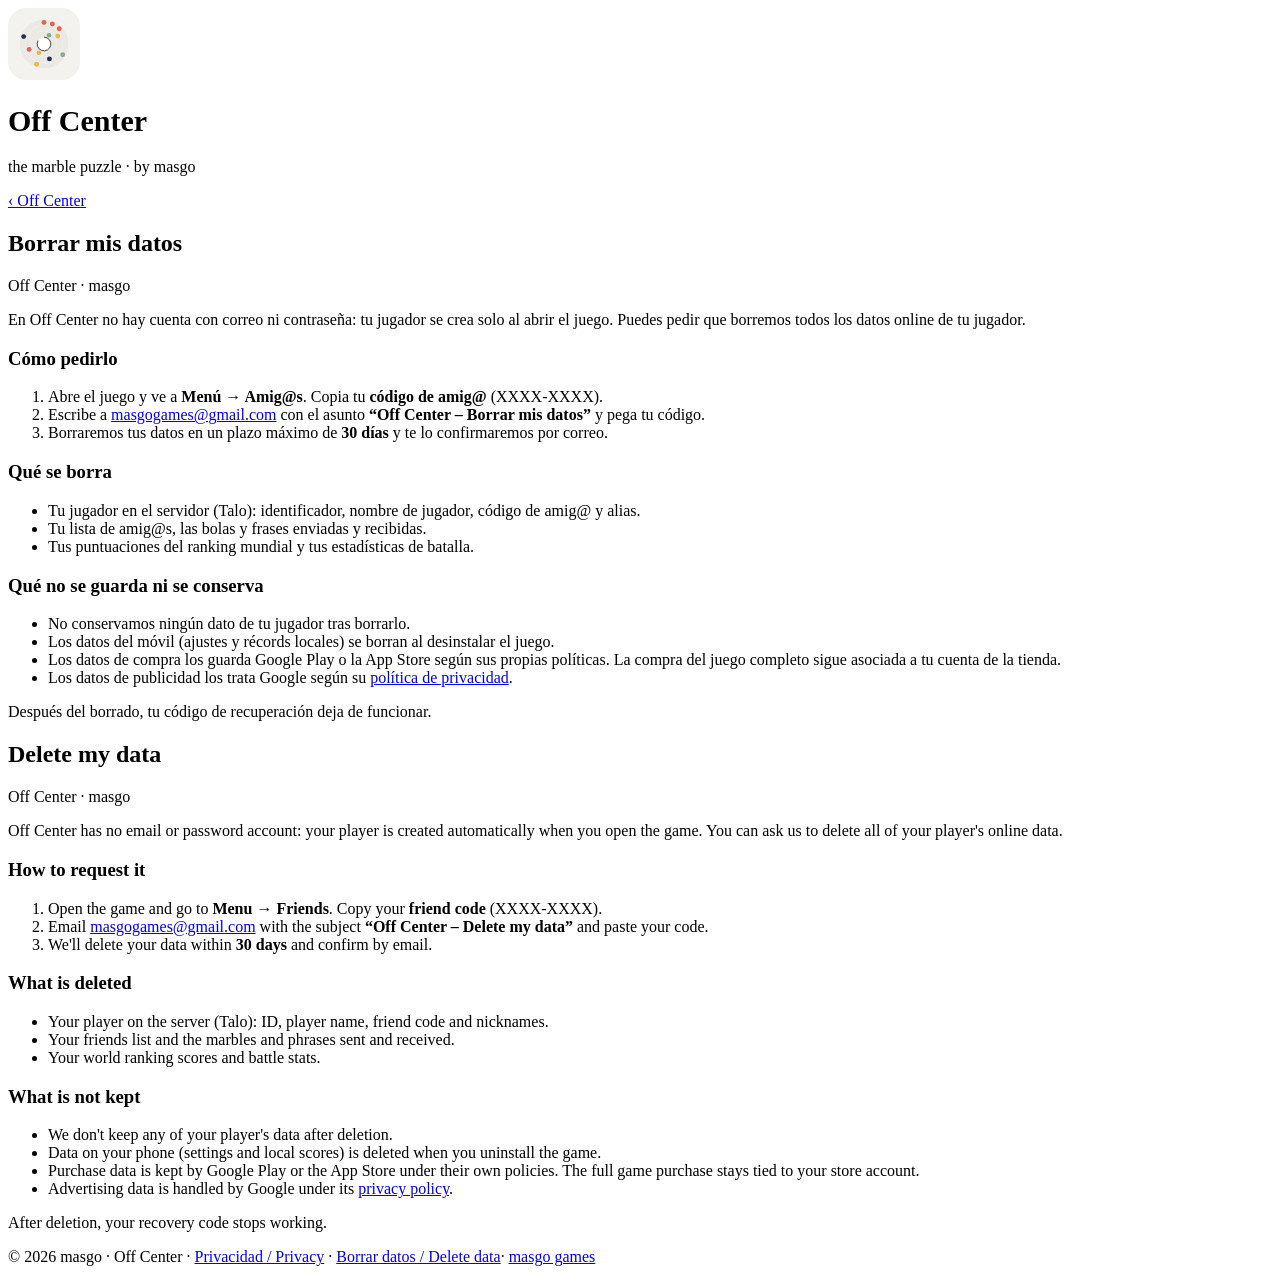
==== borrar-datos.html @ 555f680c "Add files via upload" ====
<!doctype html>
<html lang="es">
<head>
<meta charset="utf-8">
<meta name="viewport" content="width=device-width, initial-scale=1">
<title>Off Center · Borrar mis datos</title>
<meta name="description" content="Off Center · the marble puzzle · by masgo">
<link rel="icon" href="icon.svg" type="image/svg+xml">
<link rel="preconnect" href="https://fonts.googleapis.com">
<link href="https://fonts.googleapis.com/css2?family=Inter:wght@200;300;400;500;600&display=swap" rel="stylesheet">
<link rel="stylesheet" href="../style.css">
</head>
<body>
<div class="wrap">
<header>
  <svg style="width:72px;height:72px;border-radius:18px" viewBox="0 0 100 100" role="img" aria-label="Icono de Off Center">
    <rect width="100" height="100" fill="#f3f2ef"/>
    <circle cx="50" cy="50" r="30" fill="none" stroke="#ebe9e4" stroke-width="7.5"/>
    <circle cx="50" cy="50" r="22" fill="none" stroke="#ebe9e4" stroke-width="7.5"/>
    <circle cx="50" cy="50" r="14" fill="none" stroke="#ebe9e4" stroke-width="7.5"/>
    <circle cx="50" cy="50" r="8" fill="#ffffff"/>
    <path d="M50 40.5 A9.5 9.5 0 1 1 41.8 45.25" fill="none" stroke="#1a1a1a" stroke-width="1.1"/>
    <circle cx="50" cy="20" r="3.4" fill="#e2634e"/><circle cx="61.5" cy="22.3" r="3.4" fill="#e2634e"/>
    <circle cx="71.2" cy="28.8" r="3.4" fill="#e2634e"/><circle cx="76" cy="65" r="3.4" fill="#86ad93"/>
    <circle cx="39.7" cy="78.2" r="3.4" fill="#e8b84a"/><circle cx="21.8" cy="39.7" r="3.4" fill="#22304f"/>
    <circle cx="69.1" cy="39" r="3.4" fill="#e8b84a"/><circle cx="57.5" cy="70.7" r="3.4" fill="#22304f"/>
    <circle cx="29.3" cy="57.5" r="3.4" fill="#e2634e"/><circle cx="57" cy="37.9" r="3.2" fill="#86ad93"/>
    <circle cx="43" cy="62.1" r="3.2" fill="#e8b84a"/>
  </svg>
  <h1 style="font-size:30px">Off Center</h1>
  <p class="by">the marble puzzle · by masgo</p>
</header>
<a class="back" href="./">‹ Off Center</a>
<section class="card" id="es">
  <h2>Borrar mis datos</h2>
  <p class="date">Off Center · masgo</p>
  <p>En Off Center no hay cuenta con correo ni contraseña: tu jugador se crea solo al abrir el juego. Puedes pedir que borremos todos los datos online de tu jugador.</p>
  <h3 style="--c:var(--navy)">Cómo pedirlo</h3>
  <ol>
    <li>Abre el juego y ve a <strong>Menú → Amig@s</strong>. Copia tu <strong>código de amig@</strong> (XXXX-XXXX).</li>
    <li>Escribe a <a href="mailto:masgogames@gmail.com?subject=Off%20Center%20-%20Borrar%20mis%20datos">masgogames@gmail.com</a> con el asunto <strong>“Off Center – Borrar mis datos”</strong> y pega tu código.</li>
    <li>Borraremos tus datos en un plazo máximo de <strong>30 días</strong> y te lo confirmaremos por correo.</li>
  </ol>
  <h3 style="--c:var(--coral)">Qué se borra</h3>
  <ul>
    <li>Tu jugador en el servidor (Talo): identificador, nombre de jugador, código de amig@ y alias.</li>
    <li>Tu lista de amig@s, las bolas y frases enviadas y recibidas.</li>
    <li>Tus puntuaciones del ranking mundial y tus estadísticas de batalla.</li>
  </ul>
  <h3 style="--c:var(--sage)">Qué no se guarda ni se conserva</h3>
  <ul>
    <li>No conservamos ningún dato de tu jugador tras borrarlo.</li>
    <li>Los datos del móvil (ajustes y récords locales) se borran al desinstalar el juego.</li>
    <li>Los datos de compra los guarda Google Play o la App Store según sus propias políticas. La compra del juego completo sigue asociada a tu cuenta de la tienda.</li>
    <li>Los datos de publicidad los trata Google según su <a href="https://policies.google.com/privacy" target="_blank" rel="noopener">política de privacidad</a>.</li>
  </ul>
  <p class="pill">Después del borrado, tu código de recuperación deja de funcionar.</p>
</section>

<section class="card" id="en" lang="en">
  <h2>Delete my data</h2>
  <p class="date">Off Center · masgo</p>
  <p>Off Center has no email or password account: your player is created automatically when you open the game. You can ask us to delete all of your player's online data.</p>
  <h3 style="--c:var(--navy)">How to request it</h3>
  <ol>
    <li>Open the game and go to <strong>Menu → Friends</strong>. Copy your <strong>friend code</strong> (XXXX-XXXX).</li>
    <li>Email <a href="mailto:masgogames@gmail.com?subject=Off%20Center%20-%20Delete%20my%20data">masgogames@gmail.com</a> with the subject <strong>“Off Center – Delete my data”</strong> and paste your code.</li>
    <li>We'll delete your data within <strong>30 days</strong> and confirm by email.</li>
  </ol>
  <h3 style="--c:var(--coral)">What is deleted</h3>
  <ul>
    <li>Your player on the server (Talo): ID, player name, friend code and nicknames.</li>
    <li>Your friends list and the marbles and phrases sent and received.</li>
    <li>Your world ranking scores and battle stats.</li>
  </ul>
  <h3 style="--c:var(--sage)">What is not kept</h3>
  <ul>
    <li>We don't keep any of your player's data after deletion.</li>
    <li>Data on your phone (settings and local scores) is deleted when you uninstall the game.</li>
    <li>Purchase data is kept by Google Play or the App Store under their own policies. The full game purchase stays tied to your store account.</li>
    <li>Advertising data is handled by Google under its <a href="https://policies.google.com/privacy" target="_blank" rel="noopener">privacy policy</a>.</li>
  </ul>
  <p class="pill">After deletion, your recovery code stops working.</p>
</section>
<footer>© 2026 masgo · Off Center · <a href="privacidad.html">Privacidad / Privacy</a> · <a href="borrar-datos.html">Borrar datos / Delete data</a>· <a href="../">masgo games</a></footer>
</div>
</body>
</html>
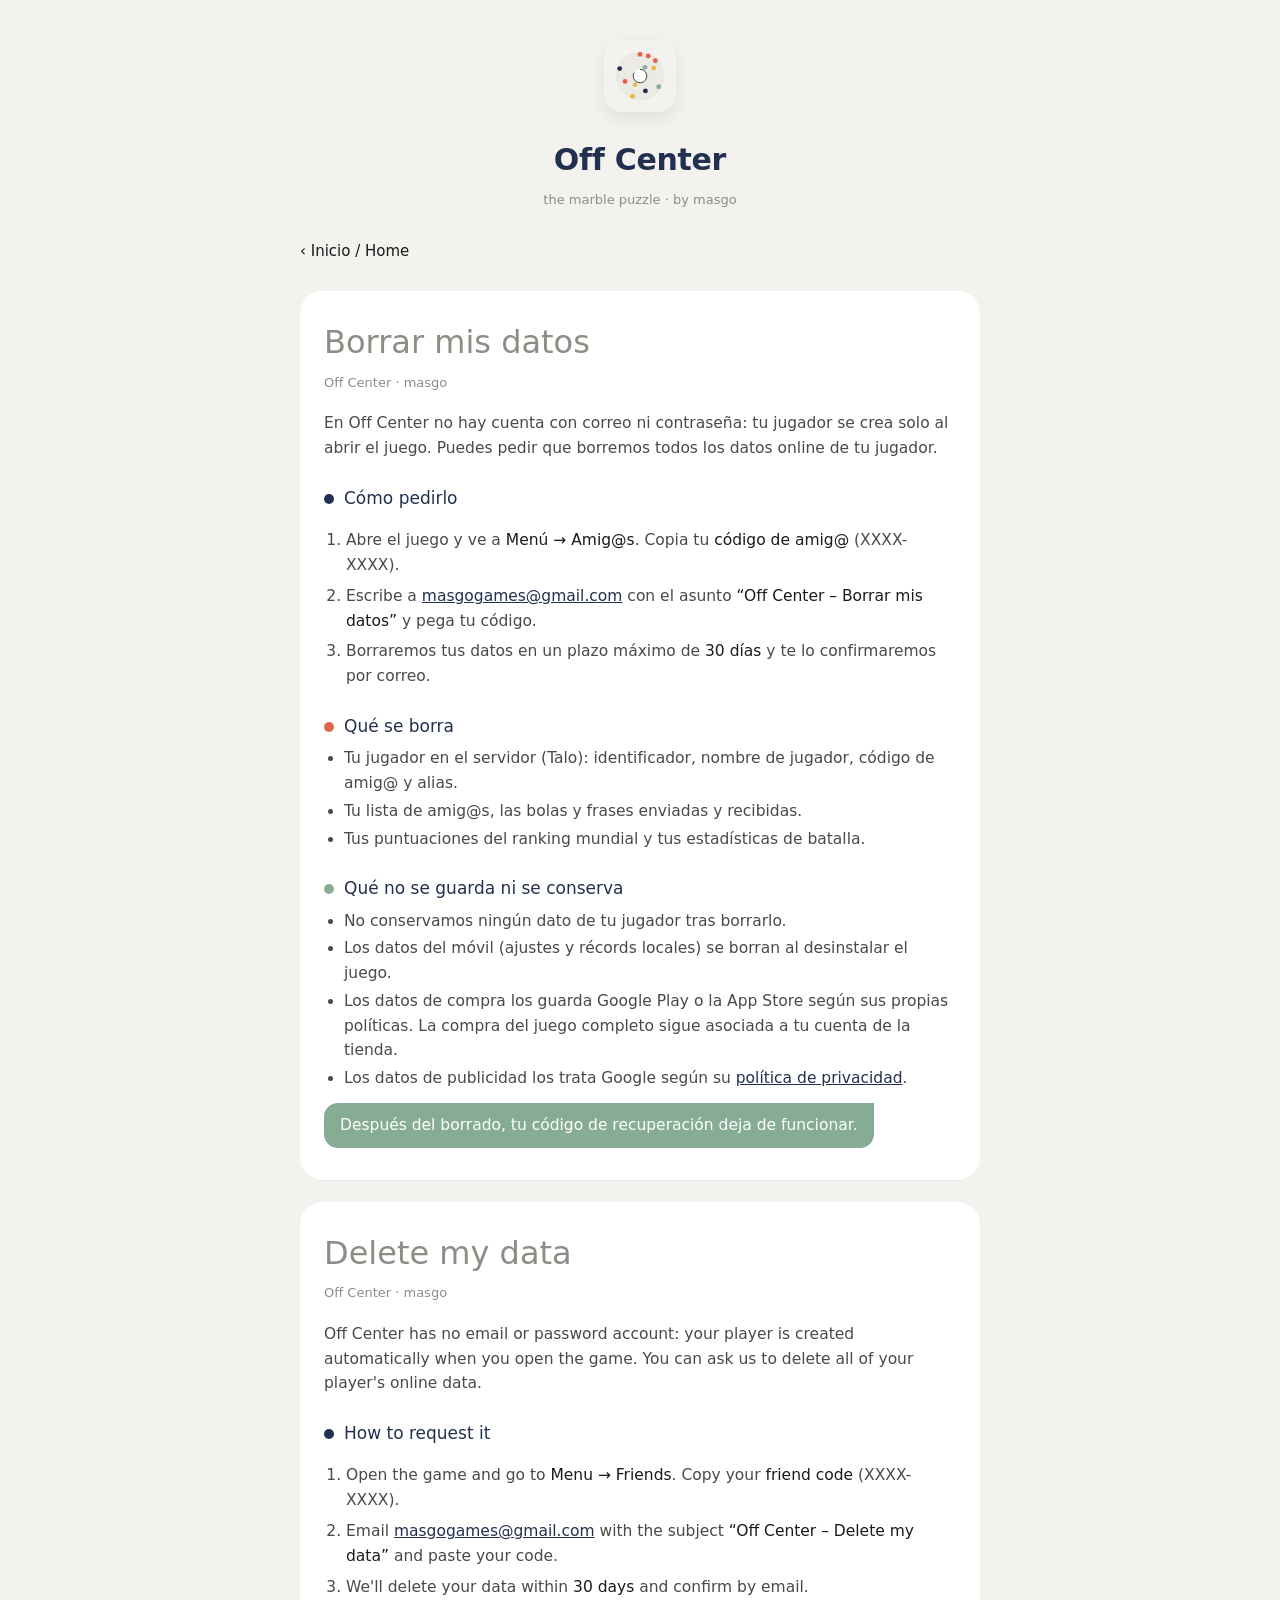
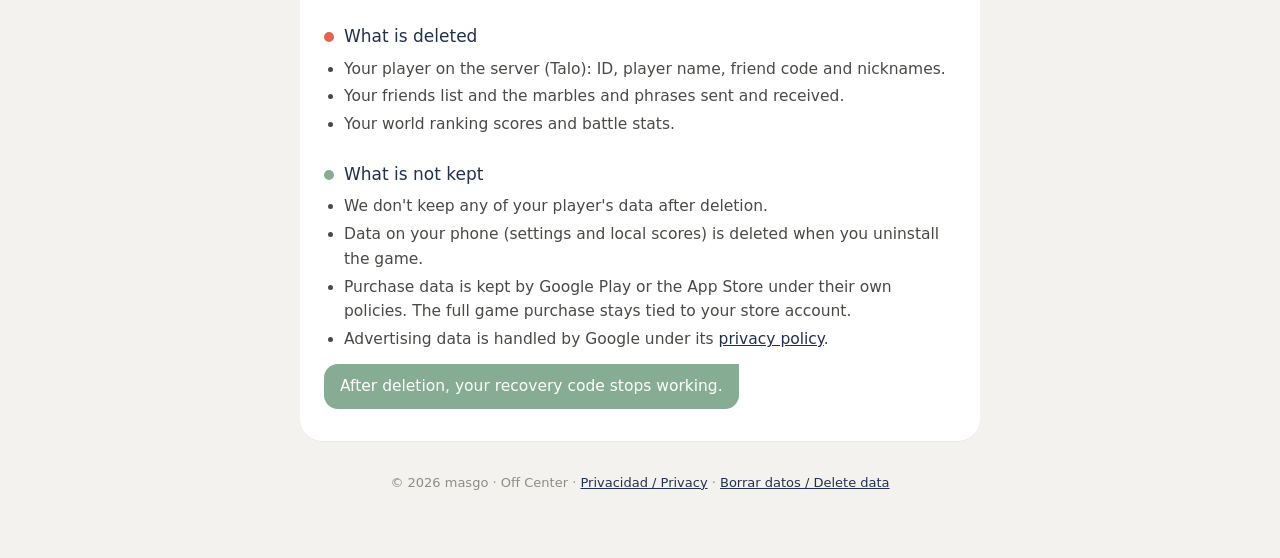
==== commit 554555fb: "Add files via upload" ====
--- a/borrar-datos.html
+++ b/borrar-datos.html
@@ -8,7 +8,7 @@
 <link rel="icon" href="icon.svg" type="image/svg+xml">
 <link rel="preconnect" href="https://fonts.googleapis.com">
 <link href="https://fonts.googleapis.com/css2?family=Inter:wght@200;300;400;500;600&display=swap" rel="stylesheet">
-<link rel="stylesheet" href="../style.css">
+<link rel="stylesheet" href="style.css">
 </head>
 <body>
 <div class="wrap">
@@ -30,7 +30,7 @@
   <h1 style="font-size:30px">Off Center</h1>
   <p class="by">the marble puzzle · by masgo</p>
 </header>
-<a class="back" href="./">‹ Off Center</a>
+<a class="back" href="./">‹ Inicio / Home</a>
 <section class="card" id="es">
   <h2>Borrar mis datos</h2>
   <p class="date">Off Center · masgo</p>
@@ -82,7 +82,7 @@
   </ul>
   <p class="pill">After deletion, your recovery code stops working.</p>
 </section>
-<footer>© 2026 masgo · Off Center · <a href="privacidad.html">Privacidad / Privacy</a> · <a href="borrar-datos.html">Borrar datos / Delete data</a>· <a href="../">masgo games</a></footer>
+<footer>© 2026 masgo · Off Center · <a href="privacidad.html">Privacidad / Privacy</a> · <a href="borrar-datos.html">Borrar datos / Delete data</a></footer>
 </div>
 </body>
 </html>
--- a/style.css
+++ b/style.css
@@ -0,0 +1,39 @@
+:root{
+    --cream:#f3f2ef; --card:#ebe9e4; --ink:#1a1a1a; --text:#4a4945; --grey:#8f8c85;
+    --navy:#22304f; --coral:#e2634e; --sage:#86ad93; --mustard:#e8b84a; --mag:#d6339f;
+  }
+  *{box-sizing:border-box}
+  html,body{margin:0;background:var(--cream);color:var(--text);font-family:Inter,system-ui,sans-serif;font-weight:300;line-height:1.6}
+  .wrap{max-width:720px;margin:0 auto;padding:40px 20px 64px}
+  header{text-align:center;margin-bottom:28px}
+  header svg{width:112px;height:112px;border-radius:26px;box-shadow:0 6px 18px rgba(0,0,0,.08)}
+  h1{font-weight:600;color:var(--navy);font-size:40px;letter-spacing:-.01em;margin:16px 0 0}
+  .sub{color:var(--grey);margin:2px 0 0;font-size:16px}
+  .by{color:var(--grey);font-size:13px;margin-top:6px}
+  nav{display:flex;justify-content:center;gap:10px;flex-wrap:wrap;margin:22px 0 8px}
+  nav a{display:inline-block;padding:10px 20px;border:1.5px solid var(--ink);border-radius:999px;color:var(--ink);text-decoration:none;font-size:15px;font-weight:400}
+  nav a:hover{background:var(--card)}
+  .card{background:#fff;border-radius:22px;padding:26px 24px;margin:22px 0;box-shadow:0 1px 0 rgba(0,0,0,.03)}
+  h2{font-weight:200;color:#8f8c85;font-size:32px;margin:0 0 4px}
+  .date{font-size:13px;color:var(--grey);margin:0 0 18px}
+  h3{font-weight:500;color:var(--navy);font-size:17px;margin:24px 0 6px;display:flex;align-items:center;gap:10px}
+  h3::before{content:"";width:10px;height:10px;border-radius:50%;background:var(--c,var(--coral));flex:none}
+  p,li{font-size:15.5px}
+  ul{padding-left:20px;margin:6px 0}
+  li{margin:3px 0}
+  strong{font-weight:500;color:var(--ink)}
+  a{color:var(--navy)}
+  .pill{display:inline-block;background:var(--sage);color:#fff;border-radius:14px 0 14px 14px;padding:10px 16px;font-weight:500;margin:6px 0}
+  .todo{background:#fff3c4;color:#6b4e00;padding:0 4px;border-radius:4px;font-weight:500}
+  .sep{height:1px;background:var(--card);margin:36px 0}
+  footer{text-align:center;color:var(--grey);font-size:13px;margin-top:32px}
+  @media (max-width:480px){h1{font-size:32px}.card{padding:22px 18px}h2{font-size:28px}}
+
+  .links{display:grid;gap:12px;margin:26px 0}
+  .links a{display:flex;align-items:center;gap:14px;background:#fff;border-radius:18px;padding:16px 18px;text-decoration:none;color:var(--ink);font-weight:400;font-size:16px}
+  .links a:hover{background:#faf9f6}
+  .links a span.dot{width:12px;height:12px;border-radius:50%;flex:none}
+  .links a small{display:block;color:var(--grey);font-size:13px;font-weight:300}
+  .hero p{max-width:520px;margin:14px auto 0;text-align:center;font-size:16px}
+  .back{display:inline-block;margin-bottom:6px;color:var(--ink);text-decoration:none;font-size:15px}
+  ol{padding-left:22px} ol li{margin:6px 0}
